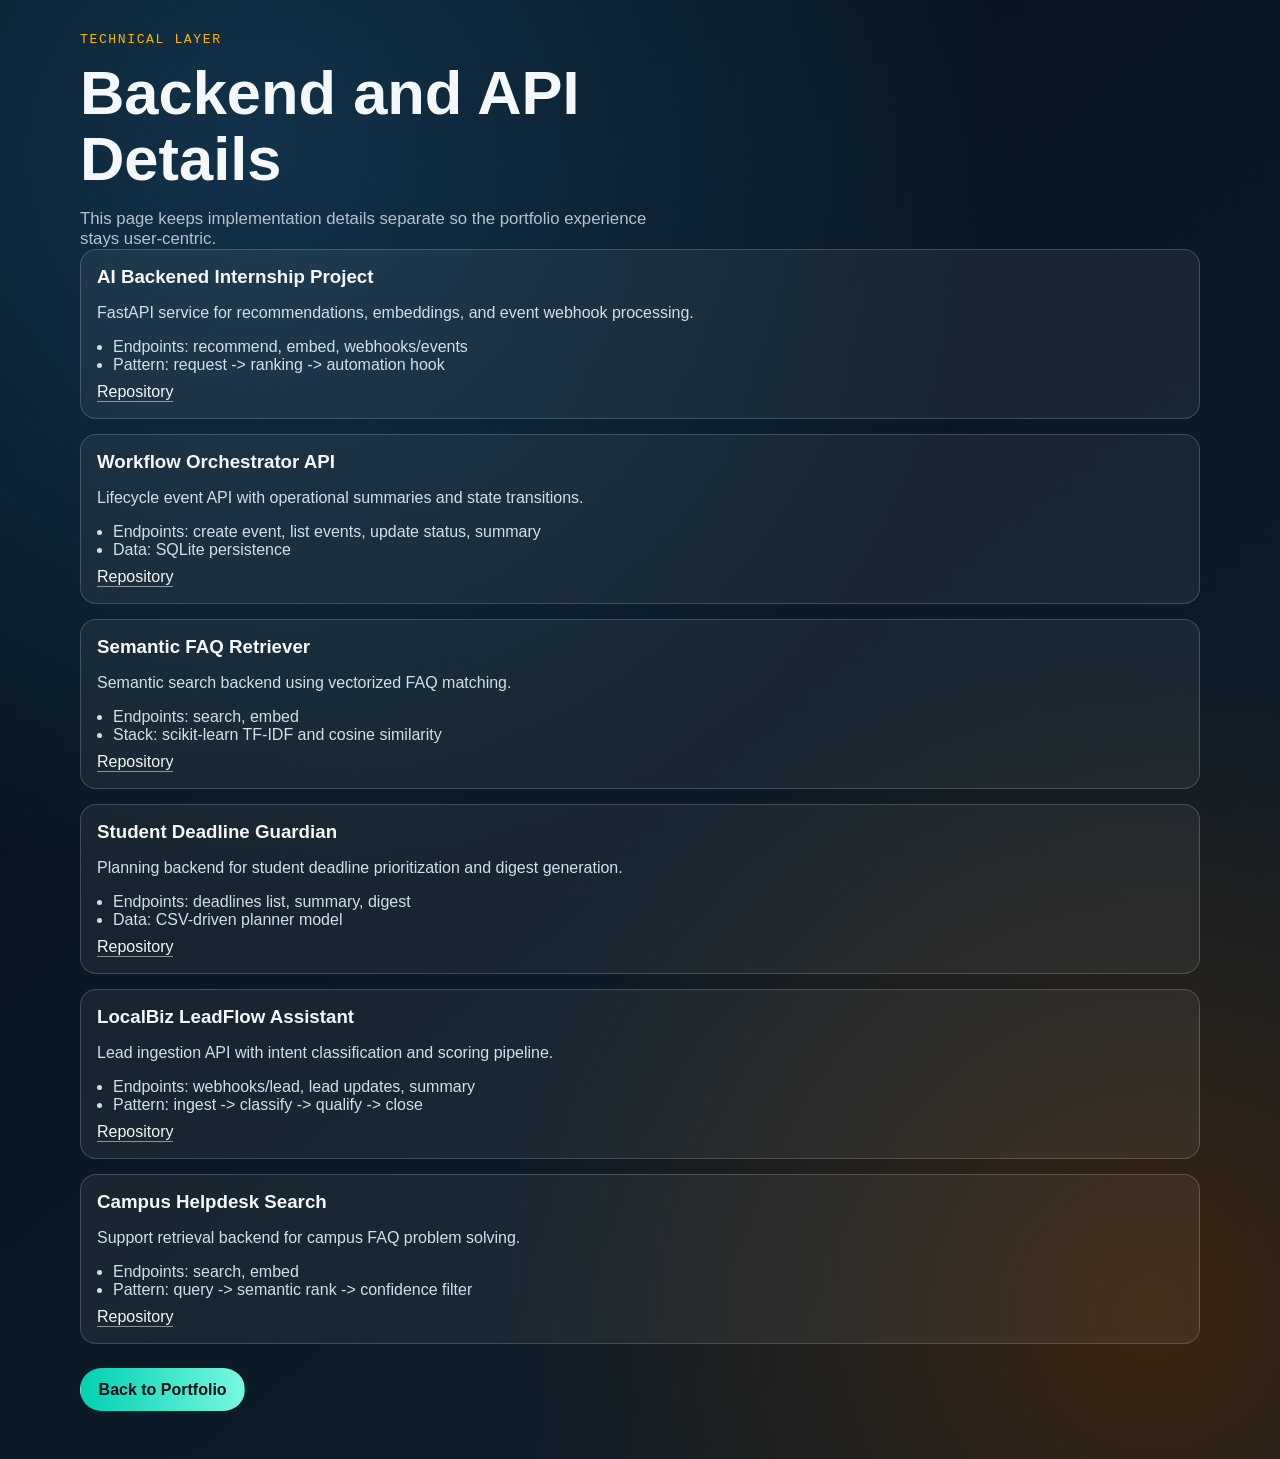
==== backend.html @ 527c6b70 "Make portfolio UX-first and move backend details to separate page" ====
<!DOCTYPE html>
<html lang="en">
<head>
  <meta charset="UTF-8" />
  <meta name="viewport" content="width=device-width, initial-scale=1.0" />
  <title>Backend and API Details</title>
  <link rel="stylesheet" href="styles.css" />
  <style>
    .backend-wrap { margin: 2rem auto 3rem; }
    .backend-card { background: rgba(255,255,255,0.06); border: 1px solid rgba(255,255,255,0.18); border-radius: 16px; padding: 1rem; margin-bottom: 0.9rem; }
    .backend-card h3 { margin: 0 0 0.4rem; }
    .backend-card p, .backend-card li { color: #cfe0ec; }
    .backend-card ul { margin: 0.4rem 0 0; padding-left: 1rem; }
    .backend-links { margin-top: 0.6rem; display: flex; gap: 0.7rem; flex-wrap: wrap; }
    .backend-links a { color: #f4f8fb; text-decoration: none; border-bottom: 1px solid rgba(255,255,255,0.5); }
  </style>
</head>
<body>
  <div class="grain"></div>
  <main class="container backend-wrap">
    <p class="kicker">Technical Layer</p>
    <h1>Backend and API Details</h1>
    <p class="subtitle">This page keeps implementation details separate so the portfolio experience stays user-centric.</p>

    <section id="ai-backened-internship-project" class="backend-card">
      <h3>AI Backened Internship Project</h3>
      <p>FastAPI service for recommendations, embeddings, and event webhook processing.</p>
      <ul>
        <li>Endpoints: recommend, embed, webhooks/events</li>
        <li>Pattern: request -> ranking -> automation hook</li>
      </ul>
      <div class="backend-links">
        <a target="_blank" rel="noopener noreferrer" href="https://github.com/Afzu01/AI-Backened-Internship-Project">Repository</a>
      </div>
    </section>

    <section id="workflow-orchestrator-api" class="backend-card">
      <h3>Workflow Orchestrator API</h3>
      <p>Lifecycle event API with operational summaries and state transitions.</p>
      <ul>
        <li>Endpoints: create event, list events, update status, summary</li>
        <li>Data: SQLite persistence</li>
      </ul>
      <div class="backend-links">
        <a target="_blank" rel="noopener noreferrer" href="https://github.com/Afzu01/Workflow-Orchestrator-API">Repository</a>
      </div>
    </section>

    <section id="semantic-faq-retriever" class="backend-card">
      <h3>Semantic FAQ Retriever</h3>
      <p>Semantic search backend using vectorized FAQ matching.</p>
      <ul>
        <li>Endpoints: search, embed</li>
        <li>Stack: scikit-learn TF-IDF and cosine similarity</li>
      </ul>
      <div class="backend-links">
        <a target="_blank" rel="noopener noreferrer" href="https://github.com/Afzu01/Semantic-FAQ-Retriever">Repository</a>
      </div>
    </section>

    <section id="student-deadline-guardian" class="backend-card">
      <h3>Student Deadline Guardian</h3>
      <p>Planning backend for student deadline prioritization and digest generation.</p>
      <ul>
        <li>Endpoints: deadlines list, summary, digest</li>
        <li>Data: CSV-driven planner model</li>
      </ul>
      <div class="backend-links">
        <a target="_blank" rel="noopener noreferrer" href="https://github.com/Afzu01/Student-Deadline-Guardian">Repository</a>
      </div>
    </section>

    <section id="localbiz-leadflow-assistant" class="backend-card">
      <h3>LocalBiz LeadFlow Assistant</h3>
      <p>Lead ingestion API with intent classification and scoring pipeline.</p>
      <ul>
        <li>Endpoints: webhooks/lead, lead updates, summary</li>
        <li>Pattern: ingest -> classify -> qualify -> close</li>
      </ul>
      <div class="backend-links">
        <a target="_blank" rel="noopener noreferrer" href="https://github.com/Afzu01/LocalBiz-LeadFlow-Assistant">Repository</a>
      </div>
    </section>

    <section id="campus-helpdesk-search" class="backend-card">
      <h3>Campus Helpdesk Search</h3>
      <p>Support retrieval backend for campus FAQ problem solving.</p>
      <ul>
        <li>Endpoints: search, embed</li>
        <li>Pattern: query -> semantic rank -> confidence filter</li>
      </ul>
      <div class="backend-links">
        <a target="_blank" rel="noopener noreferrer" href="https://github.com/Afzu01/Campus-Helpdesk-Search">Repository</a>
      </div>
    </section>

    <div class="hero-cta">
      <a class="btn btn-primary" href="index.html">Back to Portfolio</a>
    </div>
  </main>
</body>
</html>
---- styles.css ----
:root {
  --bg: #07121b;
  --bg-alt: #0d1f2d;
  --card: rgba(255, 255, 255, 0.06);
  --line: rgba(255, 255, 255, 0.18);
  --text: #f4f8fb;
  --muted: #b3c3cf;
  --accent: #00d1b2;
  --accent-alt: #ffb703;
}

* {
  box-sizing: border-box;
}

body {
  margin: 0;
  font-family: "Space Grotesk", sans-serif;
  color: var(--text);
  background:
    radial-gradient(circle at 20% 10%, #11324a 0%, transparent 45%),
    radial-gradient(circle at 90% 90%, #3a2410 0%, transparent 38%),
    linear-gradient(140deg, var(--bg), var(--bg-alt));
  min-height: 100vh;
  overflow-x: hidden;
}

.grain {
  position: fixed;
  inset: 0;
  pointer-events: none;
  background-image: radial-gradient(rgba(255, 255, 255, 0.04) 1px, transparent 1px);
  background-size: 3px 3px;
  opacity: 0.25;
}

.container {
  width: min(1120px, 92vw);
  margin: 0 auto;
}

.top-nav {
  display: flex;
  justify-content: space-between;
  align-items: center;
  padding: 1.2rem 0;
}

.brand {
  font-family: "IBM Plex Mono", monospace;
  font-size: 0.9rem;
  letter-spacing: 0.08em;
  color: var(--accent);
}

.nav-link {
  color: var(--text);
  text-decoration: none;
  border-bottom: 1px solid transparent;
  margin-left: 0.8rem;
}

.nav-link:hover {
  border-color: var(--accent);
}

.nav-gap {
  margin-left: 1rem;
}

.hero {
  padding-bottom: 2rem;
}

.hero-content {
  padding: 2.5rem 0 1.5rem;
}

.kicker {
  text-transform: uppercase;
  letter-spacing: 0.12em;
  color: var(--accent-alt);
  font-family: "IBM Plex Mono", monospace;
  font-size: 0.82rem;
}

h1 {
  margin: 0.4rem 0 1rem;
  font-size: clamp(2rem, 4.8vw, 4rem);
  line-height: 1.08;
  max-width: 16ch;
}

.subtitle {
  margin: 0;
  color: var(--muted);
  max-width: 64ch;
  font-size: 1.05rem;
}

.hero-cta {
  margin-top: 1.5rem;
  display: flex;
  gap: 0.8rem;
  flex-wrap: wrap;
}

.btn {
  padding: 0.72rem 1.1rem;
  text-decoration: none;
  border-radius: 999px;
  border: 1px solid var(--line);
  font-weight: 600;
  transition: transform 200ms ease, background 220ms ease;
}

.btn:hover {
  transform: translateY(-2px);
}

.btn-primary {
  background: linear-gradient(90deg, var(--accent), #77f8e0);
  color: #041017;
  border-color: transparent;
}

.btn-ghost {
  color: var(--text);
  background: rgba(255, 255, 255, 0.04);
}

.projects-section {
  margin: 2rem 0 2.5rem;
}

.section-head h2 {
  margin: 0;
  font-size: clamp(1.4rem, 3vw, 2.1rem);
}

.section-head p {
  margin-top: 0.4rem;
  color: var(--muted);
}

.project-grid {
  margin-top: 1.2rem;
  display: grid;
  grid-template-columns: repeat(auto-fit, minmax(250px, 1fr));
  gap: 1rem;
}

.card {
  background: var(--card);
  border: 1px solid var(--line);
  border-radius: 18px;
  padding: 1rem;
  backdrop-filter: blur(8px);
  transform-style: preserve-3d;
  transition: transform 280ms ease, border-color 220ms ease;
}

.card:hover {
  transform: translateY(-5px) rotateX(2deg) rotateY(-2deg);
  border-color: rgba(0, 209, 178, 0.6);
}

.card h3 {
  margin: 0 0 0.6rem;
  font-size: 1.05rem;
}

.badges {
  display: flex;
  flex-wrap: wrap;
  gap: 0.35rem;
  margin: 0.5rem 0 0.8rem;
}

.badge {
  font-size: 0.72rem;
  font-family: "IBM Plex Mono", monospace;
  color: #d9f6f1;
  background: rgba(0, 209, 178, 0.18);
  border: 1px solid rgba(0, 209, 178, 0.4);
  border-radius: 999px;
  padding: 0.2rem 0.5rem;
}

.card p {
  margin: 0;
  color: var(--muted);
  font-size: 0.95rem;
  min-height: 72px;
}

.workflow-list {
  margin: 0.7rem 0 0;
  padding-left: 1rem;
  color: #d7e5f1;
  font-size: 0.86rem;
  line-height: 1.45;
}

.workflow-list li {
  margin: 0.2rem 0;
}

.card-links {
  display: flex;
  gap: 0.6rem;
  margin-top: 0.9rem;
}

.card-links a {
  text-decoration: none;
  color: var(--text);
  border-bottom: 1px solid rgba(255, 255, 255, 0.35);
  font-size: 0.9rem;
}

.roadmap {
  margin: 1rem 0 3rem;
  padding: 1rem 1.1rem;
  border-radius: 14px;
  border: 1px solid var(--line);
  background: rgba(255, 255, 255, 0.04);
}

.roadmap h3 {
  margin: 0;
}

.roadmap ol {
  margin: 0.8rem 0 0;
  color: var(--muted);
}

.footer {
  border-top: 1px solid rgba(255, 255, 255, 0.1);
  text-align: center;
  padding: 1rem;
  color: var(--muted);
  font-size: 0.9rem;
}

@media (max-width: 560px) {
  .hero-content {
    padding-top: 1.2rem;
  }

  .card p {
    min-height: 0;
  }
}
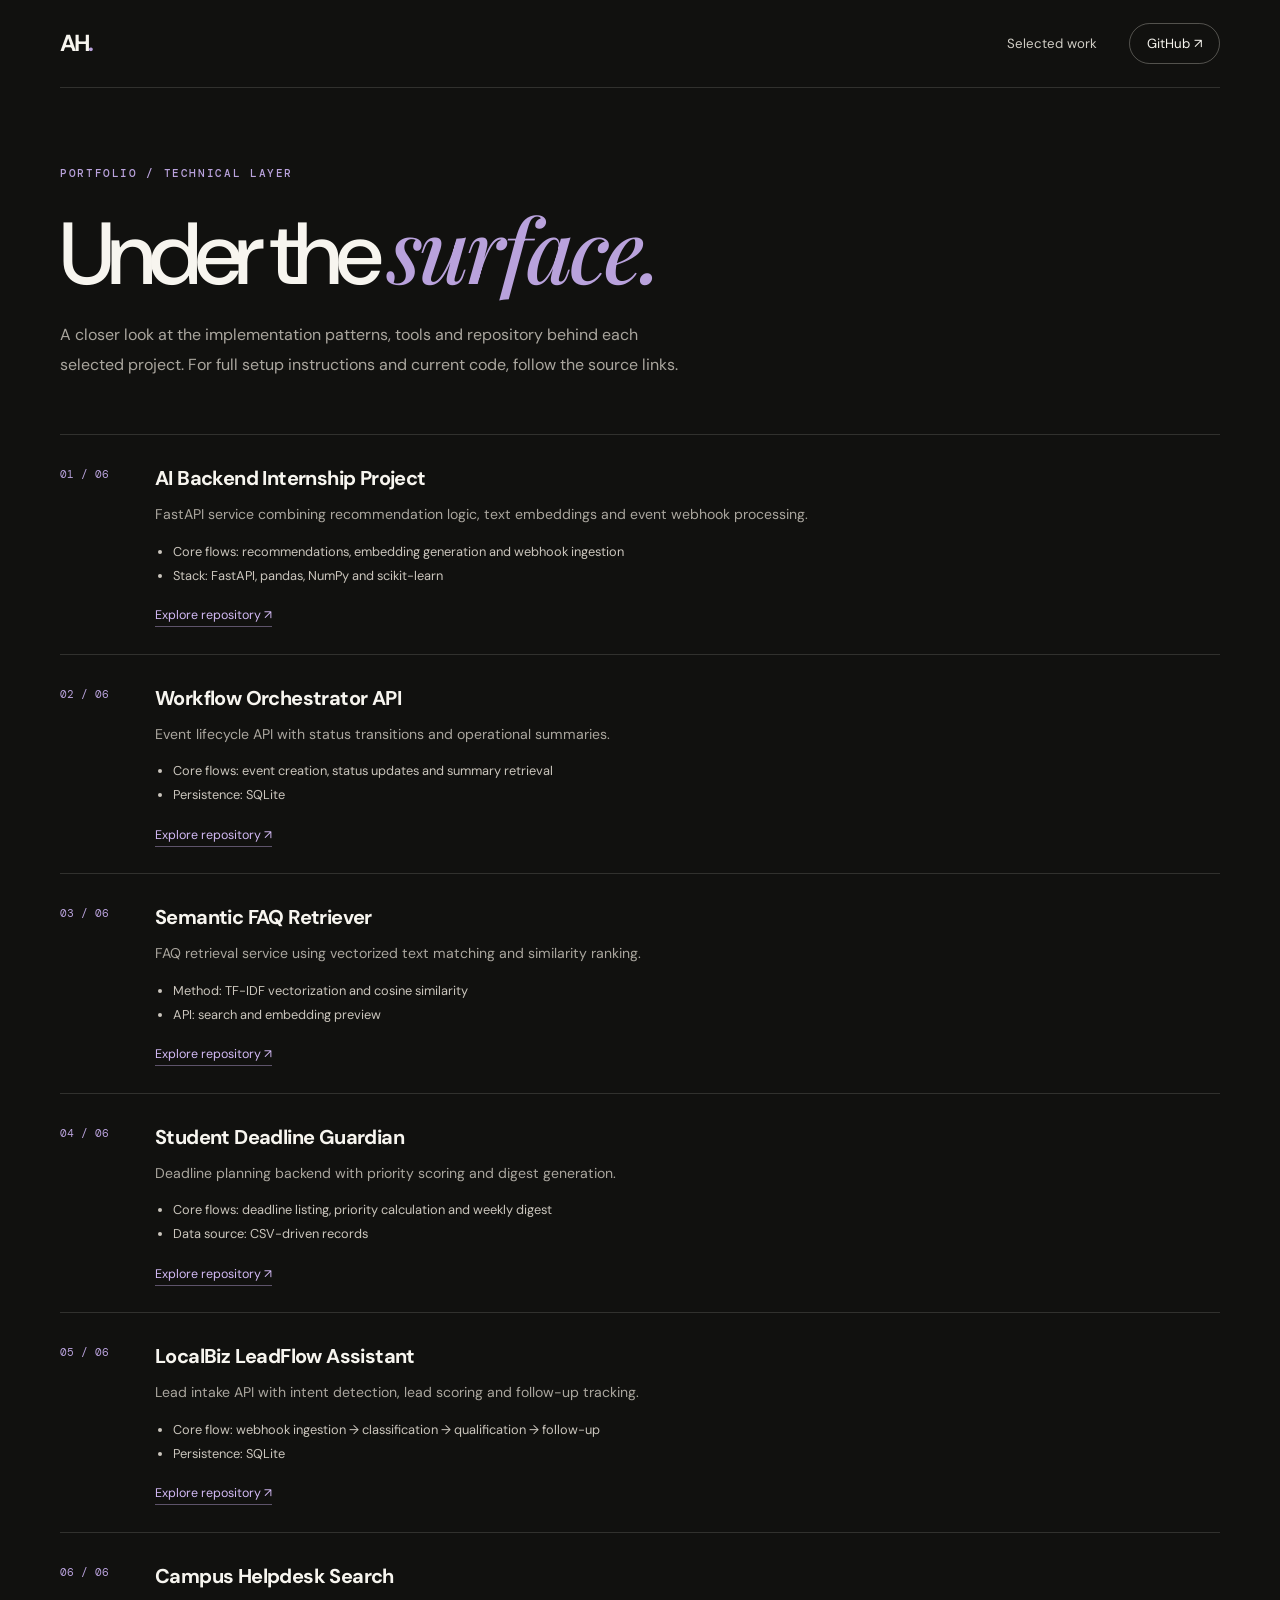
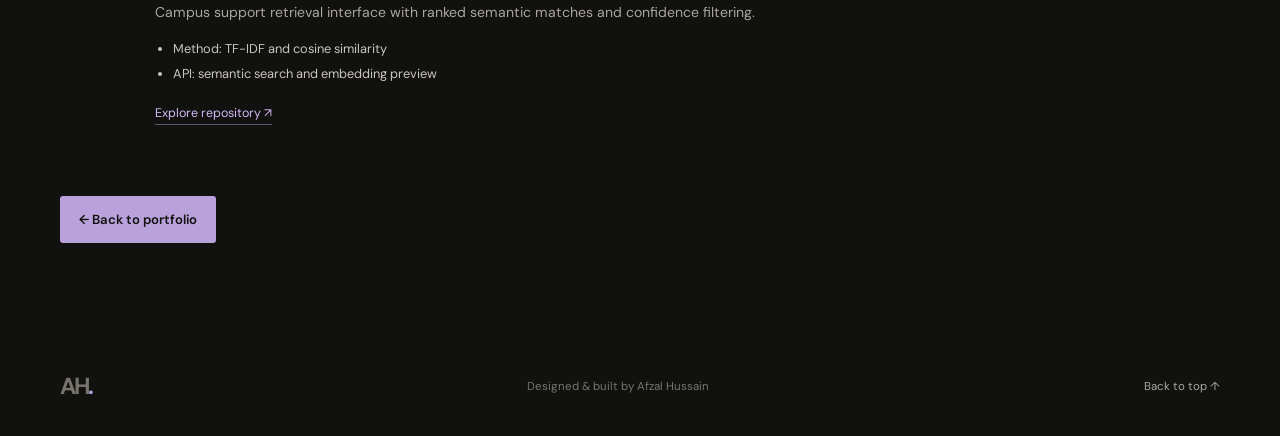
==== commit 78a8d8b0: "Redesign portfolio with editorial ivory and violet theme" ====
--- a/backend.html
+++ b/backend.html
@@ -3,100 +3,60 @@
 <head>
   <meta charset="UTF-8" />
   <meta name="viewport" content="width=device-width, initial-scale=1.0" />
-  <title>Backend and API Details</title>
+  <meta name="theme-color" content="#11110f" />
+  <title>Technical Notes — Afzal Hussain</title>
+  <meta name="description" content="Implementation notes and repository links for selected projects by Afzal Hussain." />
+  <link rel="preconnect" href="https://fonts.googleapis.com" />
+  <link rel="preconnect" href="https://fonts.gstatic.com" crossorigin />
+  <link href="https://fonts.googleapis.com/css2?family=DM+Mono:wght@400;500&family=DM+Sans:wght@400;500;600;700&family=Playfair+Display:ital,wght@0,500;0,600;1,500&display=swap" rel="stylesheet" />
   <link rel="stylesheet" href="styles.css" />
   <style>
-    .backend-wrap { margin: 2rem auto 3rem; }
-    .backend-card { background: rgba(255,255,255,0.06); border: 1px solid rgba(255,255,255,0.18); border-radius: 16px; padding: 1rem; margin-bottom: 0.9rem; }
-    .backend-card h3 { margin: 0 0 0.4rem; }
-    .backend-card p, .backend-card li { color: #cfe0ec; }
-    .backend-card ul { margin: 0.4rem 0 0; padding-left: 1rem; }
-    .backend-links { margin-top: 0.6rem; display: flex; gap: 0.7rem; flex-wrap: wrap; }
-    .backend-links a { color: #f4f8fb; text-decoration: none; border-bottom: 1px solid rgba(255,255,255,0.5); }
+    .technical-page { padding-top: 78px; padding-bottom: 100px; }
+    .technical-page h1 { font-size: clamp(3rem, 7vw, 5.5rem); letter-spacing: -.07em; line-height: 1; font-weight: 500; margin: 0 0 22px; }
+    .technical-intro { color: #aaa69e; max-width: 620px; line-height: 1.85; margin-bottom: 55px; }
+    .technical-card { display: grid; grid-template-columns: 70px 1fr; gap: 25px; padding: 27px 0; border-top: 1px solid var(--line); }
+    .technical-number { color: var(--violet); font: .7rem var(--mono); padding-top: 5px; }
+    .technical-card h2 { font-size: 1.25rem; letter-spacing: -.03em; margin: 0 0 8px; }
+    .technical-card p { color: #aaa69e; font-size: .88rem; line-height: 1.8; margin: 0 0 12px; }
+    .technical-card ul { color: #cbc6bd; padding-left: 18px; font-size: .8rem; line-height: 1.9; margin: 0 0 13px; }
+    .technical-card a { color: var(--violet-bright); text-decoration: none; font-size: .78rem; border-bottom: 1px solid rgba(210,185,244,.4); padding-bottom: 3px; }
+    .technical-back { margin-top: 45px; }
+    @media(max-width:600px) { .technical-card { grid-template-columns: 38px 1fr; gap: 12px; } .technical-page { padding-top: 55px; } }
   </style>
 </head>
 <body>
-  <div class="grain"></div>
-  <main class="container backend-wrap">
-    <p class="kicker">Technical Layer</p>
-    <h1>Backend and API Details</h1>
-    <p class="subtitle">This page keeps implementation details separate so the portfolio experience stays user-centric.</p>
+  <header class="site-header wrap">
+    <a class="wordmark" href="index.html">AH<span>.</span></a>
+    <nav aria-label="Main navigation">
+      <a href="index.html#work">Selected work</a>
+      <a class="nav-cta" href="https://github.com/Afzu01" target="_blank" rel="noopener noreferrer">GitHub ↗</a>
+    </nav>
+  </header>
+  <main class="wrap technical-page">
+    <p class="eyebrow">PORTFOLIO / TECHNICAL LAYER</p>
+    <h1>Under the <em>surface.</em></h1>
+    <p class="technical-intro">A closer look at the implementation patterns, tools and repository behind each selected project. For full setup instructions and current code, follow the source links.</p>
 
-    <section id="ai-backened-internship-project" class="backend-card">
-      <h3>AI Backened Internship Project</h3>
-      <p>FastAPI service for recommendations, embeddings, and event webhook processing.</p>
-      <ul>
-        <li>Endpoints: recommend, embed, webhooks/events</li>
-        <li>Pattern: request -> ranking -> automation hook</li>
-      </ul>
-      <div class="backend-links">
-        <a target="_blank" rel="noopener noreferrer" href="https://github.com/Afzu01/AI-Backened-Internship-Project">Repository</a>
-      </div>
+    <section id="ai-backened-internship-project" class="technical-card">
+      <span class="technical-number">01 / 06</span><div><h2>AI Backend Internship Project</h2><p>FastAPI service combining recommendation logic, text embeddings and event webhook processing.</p><ul><li>Core flows: recommendations, embedding generation and webhook ingestion</li><li>Stack: FastAPI, pandas, NumPy and scikit-learn</li></ul><a href="https://github.com/Afzu01/AI-Backened-Internship-Project" target="_blank" rel="noopener noreferrer">Explore repository ↗</a></div>
     </section>
-
-    <section id="workflow-orchestrator-api" class="backend-card">
-      <h3>Workflow Orchestrator API</h3>
-      <p>Lifecycle event API with operational summaries and state transitions.</p>
-      <ul>
-        <li>Endpoints: create event, list events, update status, summary</li>
-        <li>Data: SQLite persistence</li>
-      </ul>
-      <div class="backend-links">
-        <a target="_blank" rel="noopener noreferrer" href="https://github.com/Afzu01/Workflow-Orchestrator-API">Repository</a>
-      </div>
+    <section id="workflow-orchestrator-api" class="technical-card">
+      <span class="technical-number">02 / 06</span><div><h2>Workflow Orchestrator API</h2><p>Event lifecycle API with status transitions and operational summaries.</p><ul><li>Core flows: event creation, status updates and summary retrieval</li><li>Persistence: SQLite</li></ul><a href="https://github.com/Afzu01/Workflow-Orchestrator-API" target="_blank" rel="noopener noreferrer">Explore repository ↗</a></div>
     </section>
-
-    <section id="semantic-faq-retriever" class="backend-card">
-      <h3>Semantic FAQ Retriever</h3>
-      <p>Semantic search backend using vectorized FAQ matching.</p>
-      <ul>
-        <li>Endpoints: search, embed</li>
-        <li>Stack: scikit-learn TF-IDF and cosine similarity</li>
-      </ul>
-      <div class="backend-links">
-        <a target="_blank" rel="noopener noreferrer" href="https://github.com/Afzu01/Semantic-FAQ-Retriever">Repository</a>
-      </div>
+    <section id="semantic-faq-retriever" class="technical-card">
+      <span class="technical-number">03 / 06</span><div><h2>Semantic FAQ Retriever</h2><p>FAQ retrieval service using vectorized text matching and similarity ranking.</p><ul><li>Method: TF-IDF vectorization and cosine similarity</li><li>API: search and embedding preview</li></ul><a href="https://github.com/Afzu01/Semantic-FAQ-Retriever" target="_blank" rel="noopener noreferrer">Explore repository ↗</a></div>
     </section>
-
-    <section id="student-deadline-guardian" class="backend-card">
-      <h3>Student Deadline Guardian</h3>
-      <p>Planning backend for student deadline prioritization and digest generation.</p>
-      <ul>
-        <li>Endpoints: deadlines list, summary, digest</li>
-        <li>Data: CSV-driven planner model</li>
-      </ul>
-      <div class="backend-links">
-        <a target="_blank" rel="noopener noreferrer" href="https://github.com/Afzu01/Student-Deadline-Guardian">Repository</a>
-      </div>
+    <section id="student-deadline-guardian" class="technical-card">
+      <span class="technical-number">04 / 06</span><div><h2>Student Deadline Guardian</h2><p>Deadline planning backend with priority scoring and digest generation.</p><ul><li>Core flows: deadline listing, priority calculation and weekly digest</li><li>Data source: CSV-driven records</li></ul><a href="https://github.com/Afzu01/Student-Deadline-Guardian" target="_blank" rel="noopener noreferrer">Explore repository ↗</a></div>
     </section>
-
-    <section id="localbiz-leadflow-assistant" class="backend-card">
-      <h3>LocalBiz LeadFlow Assistant</h3>
-      <p>Lead ingestion API with intent classification and scoring pipeline.</p>
-      <ul>
-        <li>Endpoints: webhooks/lead, lead updates, summary</li>
-        <li>Pattern: ingest -> classify -> qualify -> close</li>
-      </ul>
-      <div class="backend-links">
-        <a target="_blank" rel="noopener noreferrer" href="https://github.com/Afzu01/LocalBiz-LeadFlow-Assistant">Repository</a>
-      </div>
+    <section id="localbiz-leadflow-assistant" class="technical-card">
+      <span class="technical-number">05 / 06</span><div><h2>LocalBiz LeadFlow Assistant</h2><p>Lead intake API with intent detection, lead scoring and follow-up tracking.</p><ul><li>Core flow: webhook ingestion → classification → qualification → follow-up</li><li>Persistence: SQLite</li></ul><a href="https://github.com/Afzu01/LocalBiz-LeadFlow-Assistant" target="_blank" rel="noopener noreferrer">Explore repository ↗</a></div>
     </section>
-
-    <section id="campus-helpdesk-search" class="backend-card">
-      <h3>Campus Helpdesk Search</h3>
-      <p>Support retrieval backend for campus FAQ problem solving.</p>
-      <ul>
-        <li>Endpoints: search, embed</li>
-        <li>Pattern: query -> semantic rank -> confidence filter</li>
-      </ul>
-      <div class="backend-links">
-        <a target="_blank" rel="noopener noreferrer" href="https://github.com/Afzu01/Campus-Helpdesk-Search">Repository</a>
-      </div>
+    <section id="campus-helpdesk-search" class="technical-card">
+      <span class="technical-number">06 / 06</span><div><h2>Campus Helpdesk Search</h2><p>Campus support retrieval interface with ranked semantic matches and confidence filtering.</p><ul><li>Method: TF-IDF and cosine similarity</li><li>API: semantic search and embedding preview</li></ul><a href="https://github.com/Afzu01/Campus-Helpdesk-Search" target="_blank" rel="noopener noreferrer">Explore repository ↗</a></div>
     </section>
-
-    <div class="hero-cta">
-      <a class="btn btn-primary" href="index.html">Back to Portfolio</a>
-    </div>
+    <div class="technical-back"><a class="button button-light" href="index.html">← Back to portfolio</a></div>
   </main>
+  <footer class="site-footer wrap"><a class="wordmark" href="index.html">AH<span>.</span></a><p>Designed & built by Afzal Hussain</p><a href="#">Back to top ↑</a></footer>
 </body>
-</html>
+</html>
--- a/styles.css
+++ b/styles.css
@@ -1,255 +1,137 @@
 :root {
-  --bg: #07121b;
-  --bg-alt: #0d1f2d;
-  --card: rgba(255, 255, 255, 0.06);
-  --line: rgba(255, 255, 255, 0.18);
-  --text: #f4f8fb;
-  --muted: #b3c3cf;
-  --accent: #00d1b2;
-  --accent-alt: #ffb703;
+  color-scheme: dark;
+  --ink: #11110f;
+  --ink-soft: #191916;
+  --paper: #eae7df;
+  --paper-deep: #dcd7ce;
+  --white: #f7f5ef;
+  --muted: #a7a39a;
+  --muted-dark: #68665f;
+  --line: rgba(234, 231, 223, .15);
+  --violet: #b9a2dc;
+  --violet-bright: #d2b9f4;
+  --mono: "DM Mono", monospace;
+  --sans: "DM Sans", sans-serif;
+  --serif: "Playfair Display", Georgia, serif;
 }
-
-* {
-  box-sizing: border-box;
+* { box-sizing: border-box; }
+html { scroll-behavior: smooth; scroll-padding-top: 90px; }
+body { margin: 0; color: var(--white); background: var(--ink); font-family: var(--sans); line-height: 1.6; overflow-x: hidden; }
+a { color: inherit; }
+.wrap { width: min(1160px, calc(100% - 64px)); margin-inline: auto; }
+.ambient { position: absolute; width: 420px; height: 420px; border-radius: 50%; filter: blur(110px); opacity: .12; pointer-events: none; }
+.ambient-one { top: 70px; right: 3%; background: #8060ae; }
+.ambient-two { top: 900px; left: -260px; background: #8c789c; }
+.site-header { height: 88px; display: flex; align-items: center; justify-content: space-between; border-bottom: 1px solid var(--line); position: relative; z-index: 2; }
+.wordmark { font-size: 1.45rem; font-weight: 700; letter-spacing: -.09em; text-decoration: none; }
+.wordmark span { color: var(--violet); }
+.site-header nav { display: flex; align-items: center; gap: 32px; }
+.site-header nav a { text-decoration: none; color: #d0cdc5; font-size: .83rem; transition: color .2s; }
+.site-header nav a:hover, .site-footer a:hover { color: var(--violet-bright); }
+.site-header nav .nav-cta { border: 1px solid rgba(234,231,223,.3); border-radius: 99px; padding: 9px 17px; color: var(--white); }
+.hero { min-height: 620px; padding-top: 116px; padding-bottom: 26px; position: relative; display: grid; grid-template-columns: 1.12fr .88fr; align-items: center; }
+.hero-copy { position: relative; z-index: 1; padding-bottom: 55px; }
+.eyebrow { font: 500 .68rem var(--mono); letter-spacing: .15em; color: var(--violet); margin: 0 0 24px; }
+.eyebrow-dot { display: inline-block; width: 7px; height: 7px; border-radius: 50%; background: var(--violet); margin-right: 10px; box-shadow: 0 0 12px var(--violet); }
+h1, h2, h3, p { margin-top: 0; }
+.hero h1 { font-size: clamp(3.2rem, 6.6vw, 6.2rem); line-height: .99; letter-spacing: -.075em; font-weight: 500; margin: 0 0 28px; }
+h1 em, h2 em { font-family: var(--serif); font-weight: 500; color: var(--violet); letter-spacing: -.045em; }
+.hero-intro { color: #aaa69e; max-width: 490px; font-size: 1.02rem; line-height: 1.85; }
+.hero-actions { display: flex; align-items: center; gap: 27px; margin-top: 35px; }
+.button { display: inline-flex; align-items: center; gap: 24px; padding: 13px 19px; border-radius: 3px; text-decoration: none; font-size: .82rem; font-weight: 600; transition: transform .2s, background .2s; }
+.button:hover { transform: translateY(-3px); }
+.button-dark { background: var(--paper); color: var(--ink); }
+.button-dark:hover { background: white; }
+.button span { font-size: 1.1rem; }
+.text-link { color: #d0cdc5; text-decoration: none; font-size: .83rem; border-bottom: 1px solid #6e6a65; padding-bottom: 5px; }
+.text-link span { color: var(--violet); margin-left: 5px; }
+.hero-art { width: min(420px, 100%); aspect-ratio: 1; margin: -20px auto 30px; position: relative; display: grid; place-items: center; }
+.orbit { position: absolute; border: 1px solid rgba(185,162,220,.32); border-radius: 50%; transform: rotate(-28deg); }
+.orbit-a { width: 92%; height: 42%; }
+.orbit-b { width: 77%; height: 77%; transform: rotate(52deg); border-color: rgba(185,162,220,.22); }
+.orbit-c { width: 56%; height: 95%; transform: rotate(28deg); border-color: rgba(185,162,220,.16); }
+.orbit-core { width: 145px; height: 145px; border-radius: 50%; display: flex; align-items: center; justify-content: center; gap: 8px; background: radial-gradient(circle at 35% 25%, #37313e, #17151b 72%); border: 1px solid rgba(210,185,244,.55); box-shadow: 0 0 70px rgba(185,162,220,.15), inset 0 0 35px rgba(185,162,220,.09); font: .78rem var(--mono); letter-spacing: .06em; }
+.orbit-core i { color: var(--violet); font-style: normal; }
+.orbit-label { position: absolute; color: #8f8a92; font: .57rem var(--mono); letter-spacing: .13em; }
+.label-top { top: 13%; right: -1%; }
+.label-bottom { bottom: 12%; left: -1%; }
+.orbit-star { position: absolute; color: var(--violet); text-shadow: 0 0 18px var(--violet); }
+.star-a { top: 22%; left: 16%; font-size: 1.2rem; }
+.star-b { right: 17%; bottom: 25%; font-size: .9rem; }
+.hero-meta { grid-column: 1 / -1; border-top: 1px solid var(--line); padding-top: 18px; display: flex; justify-content: space-between; color: #77746d; font: .62rem var(--mono); letter-spacing: .12em; }
+.hero-meta b { color: var(--violet); font-size: .9rem; margin-left: 7px; }
+.work-section { background: var(--paper); color: var(--ink); padding: 105px 0 112px; position: relative; }
+.section-top { display: flex; align-items: end; justify-content: space-between; gap: 50px; margin-bottom: 55px; }
+.work-section .eyebrow, .about-section .eyebrow { color: #80718f; }
+.section-top h2, .about-copy h2, .closing h2 { font-size: clamp(2.5rem, 4.5vw, 4.2rem); letter-spacing: -.065em; line-height: 1.05; font-weight: 500; margin: 0; }
+.section-top h2 em, .about-copy h2 em { color: #8c75a6; }
+.section-note { max-width: 340px; color: #77736b; font-size: .9rem; line-height: 1.8; margin: 0 0 4px; }
+.work-toolbar { display: flex; justify-content: space-between; align-items: center; padding: 14px 0; border-top: 1px solid rgba(17,17,15,.2); border-bottom: 1px solid rgba(17,17,15,.2); }
+.work-toolbar p { margin: 0; color: #77736b; font: .63rem var(--mono); letter-spacing: .12em; }
+.work-toolbar p span { color: var(--ink); }
+.filters { display: flex; gap: 7px; flex-wrap: wrap; }
+.filter { border: 1px solid rgba(17,17,15,.2); background: transparent; color: #6f6b64; padding: 7px 13px; border-radius: 99px; font: .68rem var(--mono); cursor: pointer; transition: .2s; }
+.filter:hover, .filter.active { background: var(--ink); border-color: var(--ink); color: var(--paper); }
+.project-grid { display: grid; grid-template-columns: repeat(2, minmax(0, 1fr)); gap: 1px; background: rgba(17,17,15,.16); border: 1px solid rgba(17,17,15,.16); margin-top: 1px; }
+.project-card { background: var(--paper); padding: 31px 30px 27px; min-height: 275px; display: flex; flex-direction: column; transition: background .25s; animation: rise .5s both; }
+.project-card:hover { background: #f2efe8; }
+.card-topline { display: flex; justify-content: space-between; align-items: center; color: #8a857d; font: .62rem var(--mono); letter-spacing: .1em; margin-bottom: 28px; }
+.card-symbol { color: #8c75a6; font-size: 1.05rem; }
+.project-card h3 { font-size: 1.35rem; font-weight: 600; letter-spacing: -.04em; margin: 0 0 10px; }
+.project-card p { color: #706c64; font-size: .86rem; line-height: 1.75; max-width: 490px; margin-bottom: 18px; }
+.tag-list { display: flex; flex-wrap: wrap; gap: 7px; margin-bottom: 23px; }
+.tag { font: .61rem var(--mono); color: #77716c; border: 1px solid rgba(17,17,15,.18); padding: 4px 8px; border-radius: 2px; }
+.card-links { display: flex; gap: 20px; margin-top: auto; }
+.card-links a { text-decoration: none; color: var(--ink); font-size: .75rem; font-weight: 700; border-bottom: 1px solid #aaa39a; padding-bottom: 3px; }
+.card-links a:hover { color: #8c75a6; border-color: #8c75a6; }
+.empty-state { grid-column: 1 / -1; padding: 40px; text-align: center; color: var(--muted-dark); }
+.about-section { display: grid; grid-template-columns: .7fr 1.3fr; gap: 50px; padding-top: 115px; padding-bottom: 125px; }
+.about-index { display: flex; flex-direction: column; justify-content: space-between; align-items: flex-start; }
+.about-index span { color: var(--violet); font-size: 2rem; }
+.about-copy h2 { margin-bottom: 30px; }
+.about-copy p { max-width: 690px; color: #aaa69e; font-size: .93rem; line-height: 1.9; }
+.focus-list { display: flex; flex-wrap: wrap; gap: 9px; margin-top: 28px; }
+.focus-list span { border: 1px solid rgba(234,231,223,.2); color: #d3cec5; padding: 8px 12px; font: .65rem var(--mono); }
+.closing { border-top: 1px solid var(--line); border-bottom: 1px solid var(--line); padding: 75px 0 82px; }
+.closing .eyebrow { margin-bottom: 22px; }
+.closing h2 { margin-bottom: 28px; }
+.button-light { background: var(--violet); color: var(--ink); }
+.button-light:hover { background: var(--violet-bright); }
+.site-footer { display: flex; align-items: center; justify-content: space-between; padding: 25px 0 30px; color: #77746d; font-size: .72rem; }
+.site-footer p { margin: 0; }
+.site-footer a:last-child { text-decoration: none; color: #aaa69e; }
+@keyframes rise { from { opacity: 0; transform: translateY(12px); } to { opacity: 1; transform: translateY(0); } }
+@media (max-width: 760px) {
+  .wrap { width: min(100% - 38px, 600px); }
+  .site-header { height: 72px; }
+  .site-header nav { gap: 15px; }
+  .site-header nav a { font-size: .72rem; }
+  .site-header nav a:nth-child(3) { display: none; }
+  .hero { display: block; min-height: auto; padding-top: 82px; }
+  .hero-copy { padding-bottom: 0; }
+  .hero h1 { font-size: clamp(3rem, 12vw, 5rem); }
+  .hero-art { width: min(340px, 90%); margin: 30px auto 38px; }
+  .hero-meta { font-size: .52rem; gap: 10px; }
+  .section-top { display: block; margin-bottom: 35px; }
+  .section-note { margin-top: 20px; }
+  .work-section { padding: 75px 0 80px; }
+  .work-toolbar { align-items: flex-start; flex-direction: column; gap: 14px; }
+  .project-grid { grid-template-columns: 1fr; }
+  .project-card { min-height: 0; padding: 26px 22px; }
+  .about-section { display: block; padding-top: 80px; padding-bottom: 85px; }
+  .about-index { margin-bottom: 35px; }
+  .about-index span { display: none; }
+  .closing { padding: 60px 0; }
+  .site-footer { gap: 15px; flex-wrap: wrap; }
 }
-
-body {
-  margin: 0;
-  font-family: "Space Grotesk", sans-serif;
-  color: var(--text);
-  background:
-    radial-gradient(circle at 20% 10%, #11324a 0%, transparent 45%),
-    radial-gradient(circle at 90% 90%, #3a2410 0%, transparent 38%),
-    linear-gradient(140deg, var(--bg), var(--bg-alt));
-  min-height: 100vh;
-  overflow-x: hidden;
+@media (max-width: 420px) {
+  .site-header nav { gap: 10px; }
+  .site-header nav a:first-child { display: none; }
+  .hero-actions { align-items: flex-start; flex-direction: column; gap: 18px; }
+  .hero-meta { flex-direction: column; }
+  .filters { gap: 5px; }
+  .filter { padding: 7px 9px; font-size: .61rem; }
 }
-
-.grain {
-  position: fixed;
-  inset: 0;
-  pointer-events: none;
-  background-image: radial-gradient(rgba(255, 255, 255, 0.04) 1px, transparent 1px);
-  background-size: 3px 3px;
-  opacity: 0.25;
-}
-
-.container {
-  width: min(1120px, 92vw);
-  margin: 0 auto;
-}
-
-.top-nav {
-  display: flex;
-  justify-content: space-between;
-  align-items: center;
-  padding: 1.2rem 0;
-}
-
-.brand {
-  font-family: "IBM Plex Mono", monospace;
-  font-size: 0.9rem;
-  letter-spacing: 0.08em;
-  color: var(--accent);
-}
-
-.nav-link {
-  color: var(--text);
-  text-decoration: none;
-  border-bottom: 1px solid transparent;
-  margin-left: 0.8rem;
-}
-
-.nav-link:hover {
-  border-color: var(--accent);
-}
-
-.nav-gap {
-  margin-left: 1rem;
-}
-
-.hero {
-  padding-bottom: 2rem;
-}
-
-.hero-content {
-  padding: 2.5rem 0 1.5rem;
-}
-
-.kicker {
-  text-transform: uppercase;
-  letter-spacing: 0.12em;
-  color: var(--accent-alt);
-  font-family: "IBM Plex Mono", monospace;
-  font-size: 0.82rem;
-}
-
-h1 {
-  margin: 0.4rem 0 1rem;
-  font-size: clamp(2rem, 4.8vw, 4rem);
-  line-height: 1.08;
-  max-width: 16ch;
-}
-
-.subtitle {
-  margin: 0;
-  color: var(--muted);
-  max-width: 64ch;
-  font-size: 1.05rem;
-}
-
-.hero-cta {
-  margin-top: 1.5rem;
-  display: flex;
-  gap: 0.8rem;
-  flex-wrap: wrap;
-}
-
-.btn {
-  padding: 0.72rem 1.1rem;
-  text-decoration: none;
-  border-radius: 999px;
-  border: 1px solid var(--line);
-  font-weight: 600;
-  transition: transform 200ms ease, background 220ms ease;
-}
-
-.btn:hover {
-  transform: translateY(-2px);
-}
-
-.btn-primary {
-  background: linear-gradient(90deg, var(--accent), #77f8e0);
-  color: #041017;
-  border-color: transparent;
-}
-
-.btn-ghost {
-  color: var(--text);
-  background: rgba(255, 255, 255, 0.04);
-}
-
-.projects-section {
-  margin: 2rem 0 2.5rem;
-}
-
-.section-head h2 {
-  margin: 0;
-  font-size: clamp(1.4rem, 3vw, 2.1rem);
-}
-
-.section-head p {
-  margin-top: 0.4rem;
-  color: var(--muted);
-}
-
-.project-grid {
-  margin-top: 1.2rem;
-  display: grid;
-  grid-template-columns: repeat(auto-fit, minmax(250px, 1fr));
-  gap: 1rem;
-}
-
-.card {
-  background: var(--card);
-  border: 1px solid var(--line);
-  border-radius: 18px;
-  padding: 1rem;
-  backdrop-filter: blur(8px);
-  transform-style: preserve-3d;
-  transition: transform 280ms ease, border-color 220ms ease;
-}
-
-.card:hover {
-  transform: translateY(-5px) rotateX(2deg) rotateY(-2deg);
-  border-color: rgba(0, 209, 178, 0.6);
-}
-
-.card h3 {
-  margin: 0 0 0.6rem;
-  font-size: 1.05rem;
-}
-
-.badges {
-  display: flex;
-  flex-wrap: wrap;
-  gap: 0.35rem;
-  margin: 0.5rem 0 0.8rem;
-}
-
-.badge {
-  font-size: 0.72rem;
-  font-family: "IBM Plex Mono", monospace;
-  color: #d9f6f1;
-  background: rgba(0, 209, 178, 0.18);
-  border: 1px solid rgba(0, 209, 178, 0.4);
-  border-radius: 999px;
-  padding: 0.2rem 0.5rem;
-}
-
-.card p {
-  margin: 0;
-  color: var(--muted);
-  font-size: 0.95rem;
-  min-height: 72px;
-}
-
-.workflow-list {
-  margin: 0.7rem 0 0;
-  padding-left: 1rem;
-  color: #d7e5f1;
-  font-size: 0.86rem;
-  line-height: 1.45;
-}
-
-.workflow-list li {
-  margin: 0.2rem 0;
-}
-
-.card-links {
-  display: flex;
-  gap: 0.6rem;
-  margin-top: 0.9rem;
-}
-
-.card-links a {
-  text-decoration: none;
-  color: var(--text);
-  border-bottom: 1px solid rgba(255, 255, 255, 0.35);
-  font-size: 0.9rem;
-}
-
-.roadmap {
-  margin: 1rem 0 3rem;
-  padding: 1rem 1.1rem;
-  border-radius: 14px;
-  border: 1px solid var(--line);
-  background: rgba(255, 255, 255, 0.04);
-}
-
-.roadmap h3 {
-  margin: 0;
-}
-
-.roadmap ol {
-  margin: 0.8rem 0 0;
-  color: var(--muted);
-}
-
-.footer {
-  border-top: 1px solid rgba(255, 255, 255, 0.1);
-  text-align: center;
-  padding: 1rem;
-  color: var(--muted);
-  font-size: 0.9rem;
-}
-
-@media (max-width: 560px) {
-  .hero-content {
-    padding-top: 1.2rem;
-  }
-
-  .card p {
-    min-height: 0;
-  }
-}
+@media (prefers-reduced-motion: reduce) {
+  *, *::before, *::after { scroll-behavior: auto !important; animation-duration: .01ms !important; animation-iteration-count: 1 !important; transition-duration: .01ms !important; }
+}
